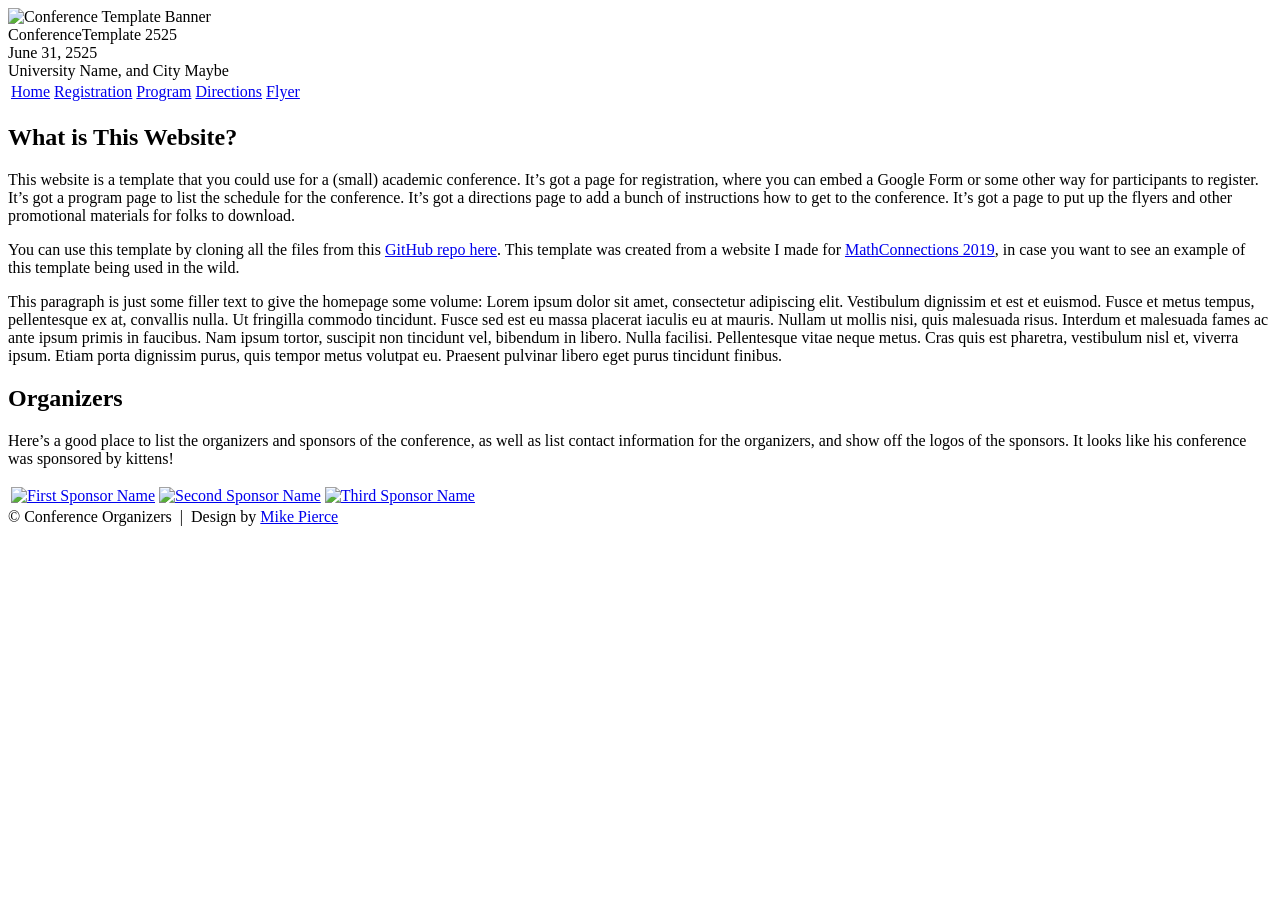
==== index.html @ 703bd825 "Initial commit" ====
<!DOCTYPE html>
<html lang='en'>

<head>
    <base href=".">
    <link rel="shortcut icon" type="image/png" href="assets/favicon.png"/>
    <link rel="stylesheet" type="text/css" media="all" href="assets/main.css"/>
    <meta name="description" content="Conference Template">
    <meta name="resource-type" content="document">
    <meta name="distribution" content="global">
    <meta name="KeyWords" content="Conference">
    <title>Conference Template</title>
</head>

<body>

    <div class="banner">
        <img src="assets/banner.jpg" alt="Conference Template Banner">
        <div class="top-left">
            <span class="title1">Conference</span><span class="title2">Template</span> <span class="year">2525</span>
        </div>
        <div class="bottom-right">
            June 31, 2525 <br> University Name, and City Maybe
        </div>
    </div>

    <table class="navigation">
        <tr>
            <td class="navigation">
                <a class="current" title="Conference Home Page" href=".">Home</a>
            </td>
            <td class="navigation">
                <a title="Register for the Conference" href="registration">Registration</a>
            </td>
            <td class="navigation">
                <a title="Conference Program" href="program">Program</a> 
            </td>
            <td class="navigation">
                <a title="Directions to the Conference" href="directions">Directions</a>
            </td>
            <td class="navigation">
                <a title="Conference Flyer" href="flyer">Flyer</a>
            </td>
        </tr>
    </table>

    <h2>What is This Website?</h2>
    <p>
        This website is a template that you could use for a (small) academic conference. 
        It&rsquo;s got a page for registration, where you can embed a Google Form or some other way for participants to register.
        It&rsquo;s got a program page to list the schedule for the conference.
        It&rsquo;s got a directions page to add a bunch of instructions how to get to the conference.
        It&rsquo;s got a page to put up the flyers and other promotional materials for folks to download.
    </p>
    <p>
        You can use this template by cloning all the files from this
        <a target="_blank" href="https://github.com/mikepierce/conference-website-template">GitHub repo here</a>.
        This template was created from a website I made for 
        <a target="_blank" href="http://math.ucr.edu/~mathconn/">MathConnections 2019</a>,
        in case you want to see an example of this template being used in the wild.
    </p>
    <p>
        This paragraph is just some filler text to give the homepage some volume:
        Lorem ipsum dolor sit amet, consectetur adipiscing elit. Vestibulum dignissim et est et euismod. Fusce et metus tempus, pellentesque ex at, convallis nulla. Ut fringilla commodo tincidunt. Fusce sed est eu massa placerat iaculis eu at mauris. Nullam ut mollis nisi, quis malesuada risus. Interdum et malesuada fames ac ante ipsum primis in faucibus. Nam ipsum tortor, suscipit non tincidunt vel, bibendum in libero. Nulla facilisi. Pellentesque vitae neque metus. Cras quis est pharetra, vestibulum nisl et, viverra ipsum. Etiam porta dignissim purus, quis tempor metus volutpat eu. Praesent pulvinar libero eget purus tincidunt finibus.
    </p>

    <h2>Organizers</h2>
    <p>
        Here&rsquo;s a good place to list the organizers and sponsors of the conference,
        as well as list contact information for the organizers,
        and show off the logos of the sponsors.
        It looks like his conference was sponsored by kittens!
    </p>
    <table class="sponsors">
        <tr>
            <td class="sponsor">
                <a href="http://www.eyebleach.me/">
                    <img src="assets/kitten1.jpg" alt="First Sponsor Name">
                </a>
            </td>
            <td class="sponsor">
                <a href="http://www.eyebleach.me/">
                    <img src="assets/kitten2.jpg" alt="Second Sponsor Name" style="width: 80%">
                </a>
            </td>
            <td class="sponsor">
                <a href="http://www.eyebleach.me/">
                    <img src="assets/kitten3.jpg" alt="Third Sponsor Name">
                </a>
            </td>
        </tr>
    </table>

    <footer>
        &copy; Conference Organizers
        &nbsp;|&nbsp; Design by <a href="https://github.com/mikepierce">Mike Pierce</a>
    </footer>

</body>
</html>
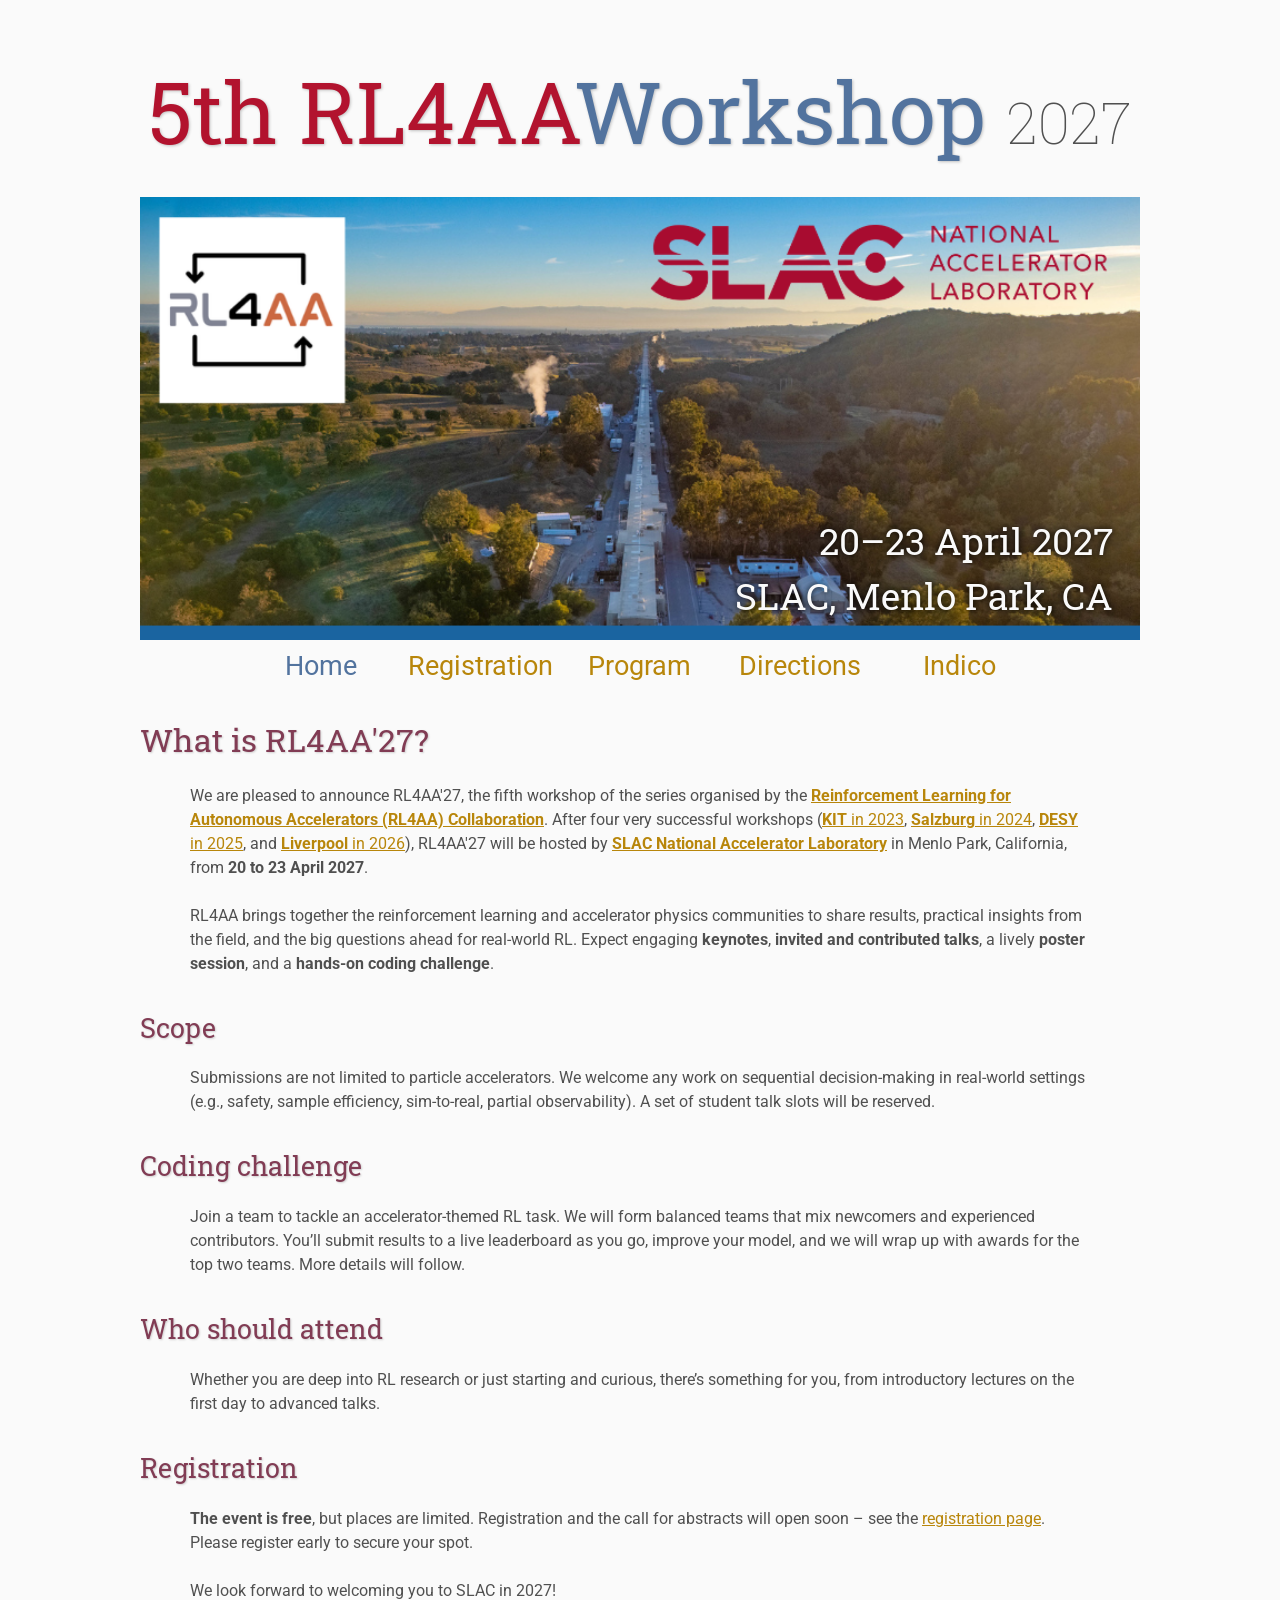
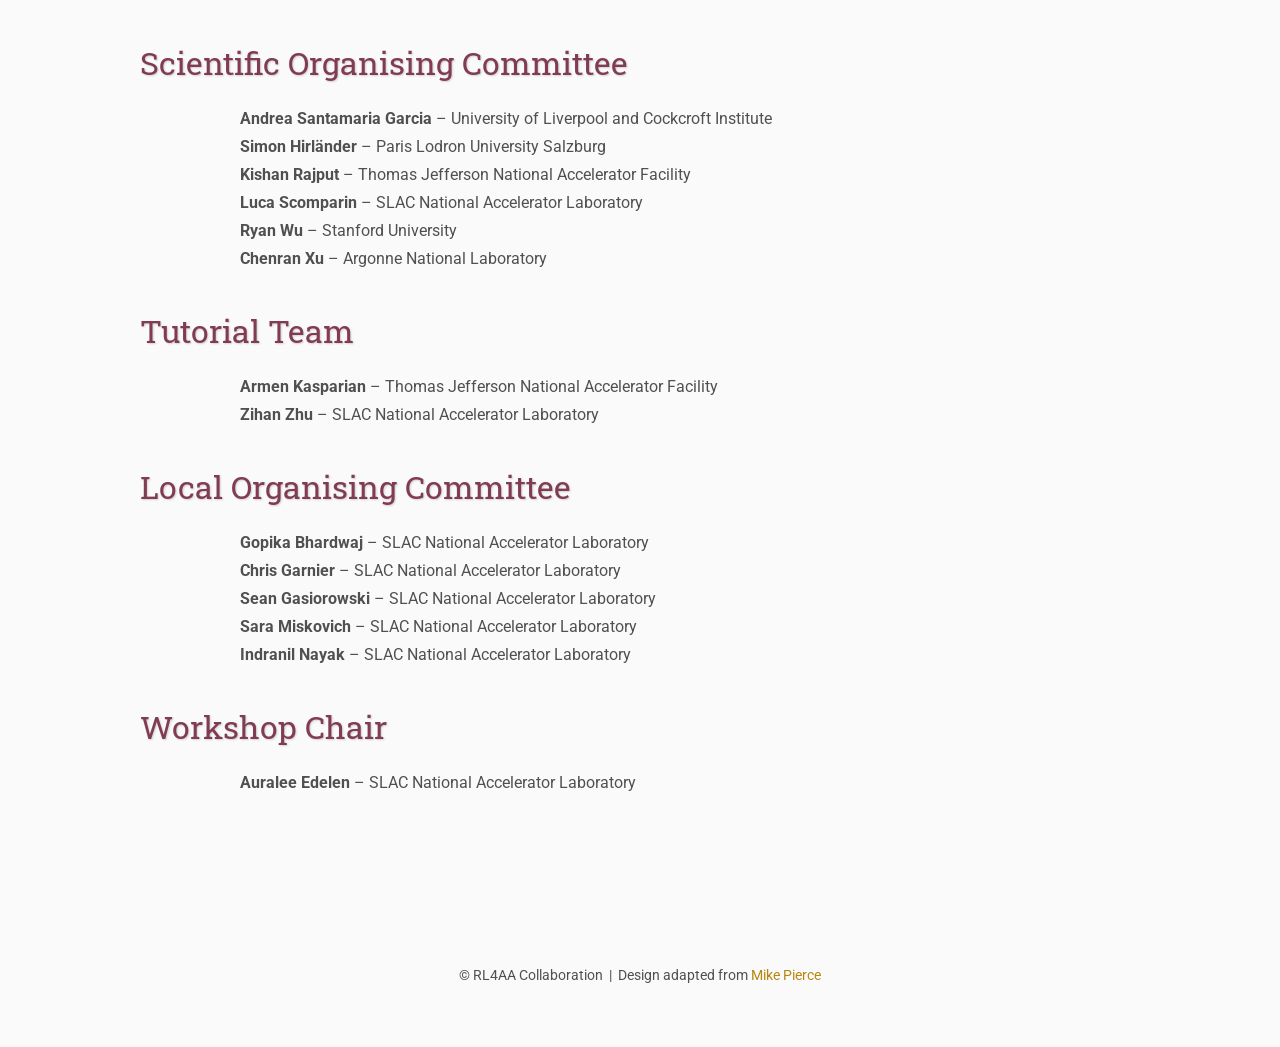
==== commit 80314b3c: "Populate site with RL4AA'27 workshop content - Home, Registration and Directions pages with details " ====
--- a/index.html
+++ b/index.html
@@ -2,100 +2,135 @@
 <html lang='en'>
 
 <head>
+    <meta charset="utf-8">
     <base href=".">
     <link rel="shortcut icon" type="image/png" href="assets/favicon.png"/>
     <link rel="stylesheet" type="text/css" media="all" href="assets/main.css"/>
-    <meta name="description" content="Conference Template">
+    <meta name="description" content="RL4AA'27: 5th workshop on Reinforcement Learning for Autonomous Accelerators, 20-23 April 2027, SLAC National Accelerator Laboratory">
     <meta name="resource-type" content="document">
     <meta name="distribution" content="global">
-    <meta name="KeyWords" content="Conference">
-    <title>Conference Template</title>
+    <meta name="KeyWords" content="RL4AA, reinforcement learning, accelerator, workshop, SLAC">
+    <title>RL4AA'27</title>
 </head>
 
 <body>
 
     <div class="banner">
-        <img src="assets/banner.jpg" alt="Conference Template Banner">
         <div class="top-left">
-            <span class="title1">Conference</span><span class="title2">Template</span> <span class="year">2525</span>
+            <span class="title1">5th RL4AA</span><span class="title2">Workshop</span> <span class="year">2027</span>
         </div>
+        <img src="assets/rl4aa-slac-banner.png" alt="RL4AA and SLAC logos over an aerial view of the SLAC linac">
         <div class="bottom-right">
-            June 31, 2525 <br> University Name, and City Maybe
+            20&ndash;23 April 2027 <br> SLAC, Menlo Park, CA
         </div>
     </div>
 
     <table class="navigation">
         <tr>
             <td class="navigation">
-                <a class="current" title="Conference Home Page" href=".">Home</a>
+                <a class="current" title="Workshop Home Page" href=".">Home</a>
             </td>
             <td class="navigation">
-                <a title="Register for the Conference" href="registration">Registration</a>
+                <a title="Registration and Call for Abstracts" href="registration">Registration</a>
             </td>
             <td class="navigation">
-                <a title="Conference Program" href="program">Program</a> 
+                <a title="Timetable on Indico" href="https://indico.slac.stanford.edu/event/10793/timetable/#all.detailed">Program</a>
             </td>
             <td class="navigation">
-                <a title="Directions to the Conference" href="directions">Directions</a>
+                <a title="Venue, Travel and Accommodation" href="directions">Directions</a>
             </td>
             <td class="navigation">
-                <a title="Conference Flyer" href="flyer">Flyer</a>
+                <a title="Indico Event Page" href="https://indico.slac.stanford.edu/event/10793/overview">Indico</a>
             </td>
         </tr>
     </table>
 
-    <h2>What is This Website?</h2>
+    <h2>What is RL4AA'27?</h2>
     <p>
-        This website is a template that you could use for a (small) academic conference. 
-        It&rsquo;s got a page for registration, where you can embed a Google Form or some other way for participants to register.
-        It&rsquo;s got a program page to list the schedule for the conference.
-        It&rsquo;s got a directions page to add a bunch of instructions how to get to the conference.
-        It&rsquo;s got a page to put up the flyers and other promotional materials for folks to download.
+        We are pleased to announce RL4AA'27, the fifth workshop of the series organised by the
+        <strong><a href="https://rl4aa.github.io/">Reinforcement Learning for Autonomous Accelerators (RL4AA) Collaboration</a></strong>.
+        After four very successful workshops
+        (<a href="https://indico.kit.edu/event/3280/overview"><strong>KIT</strong> in 2023</a>,
+        <a href="https://rl4aa.github.io/RL4AA24/"><strong>Salzburg</strong> in 2024</a>,
+        <a href="https://rl4aa.github.io/RL4AA25/"><strong>DESY</strong> in 2025</a>, and
+        <a href="https://rl4aa.github.io/RL4AA26/"><strong>Liverpool</strong> in 2026</a>),
+        RL4AA'27 will be hosted by <strong><a href="https://slac.stanford.edu/">SLAC National Accelerator Laboratory</a></strong>
+        in Menlo Park, California, from <strong>20 to 23 April 2027</strong>.
     </p>
     <p>
-        You can use this template by cloning all the files from this
-        <a target="_blank" href="https://github.com/mikepierce/conference-website-template">GitHub repo here</a>.
-        This template was created from a website I made for 
-        <a target="_blank" href="http://math.ucr.edu/~mathconn/">MathConnections 2019</a>,
-        in case you want to see an example of this template being used in the wild.
+        RL4AA brings together the reinforcement learning and accelerator physics communities to share results,
+        practical insights from the field, and the big questions ahead for real-world RL.
+        Expect engaging <strong>keynotes</strong>, <strong>invited and contributed talks</strong>,
+        a lively <strong>poster session</strong>, and a <strong>hands-on coding challenge</strong>.
+    </p>
+
+    <h3>Scope</h3>
+    <p>
+        Submissions are not limited to particle accelerators.
+        We welcome any work on sequential decision-making in real-world settings
+        (e.g., safety, sample efficiency, sim-to-real, partial observability).
+        A set of student talk slots will be reserved.
+    </p>
+
+    <h3>Coding challenge</h3>
+    <p>
+        Join a team to tackle an accelerator-themed RL task.
+        We will form balanced teams that mix newcomers and experienced contributors.
+        You&rsquo;ll submit results to a live leaderboard as you go, improve your model,
+        and we will wrap up with awards for the top two teams.
+        More details will follow.
+    </p>
+
+    <h3>Who should attend</h3>
+    <p>
+        Whether you are deep into RL research or just starting and curious, there&rsquo;s something for you,
+        from introductory lectures on the first day to advanced talks.
+    </p>
+
+    <h3>Registration</h3>
+    <p>
+        <strong>The event is free</strong>, but places are limited.
+        Registration and the call for abstracts will open soon &ndash; see the <a href="registration">registration page</a>.
+        Please register early to secure your spot.
     </p>
     <p>
-        This paragraph is just some filler text to give the homepage some volume:
-        Lorem ipsum dolor sit amet, consectetur adipiscing elit. Vestibulum dignissim et est et euismod. Fusce et metus tempus, pellentesque ex at, convallis nulla. Ut fringilla commodo tincidunt. Fusce sed est eu massa placerat iaculis eu at mauris. Nullam ut mollis nisi, quis malesuada risus. Interdum et malesuada fames ac ante ipsum primis in faucibus. Nam ipsum tortor, suscipit non tincidunt vel, bibendum in libero. Nulla facilisi. Pellentesque vitae neque metus. Cras quis est pharetra, vestibulum nisl et, viverra ipsum. Etiam porta dignissim purus, quis tempor metus volutpat eu. Praesent pulvinar libero eget purus tincidunt finibus.
+        We look forward to welcoming you to SLAC in 2027!
     </p>
 
-    <h2>Organizers</h2>
-    <p>
-        Here&rsquo;s a good place to list the organizers and sponsors of the conference,
-        as well as list contact information for the organizers,
-        and show off the logos of the sponsors.
-        It looks like his conference was sponsored by kittens!
-    </p>
-    <table class="sponsors">
-        <tr>
-            <td class="sponsor">
-                <a href="http://www.eyebleach.me/">
-                    <img src="assets/kitten1.jpg" alt="First Sponsor Name">
-                </a>
-            </td>
-            <td class="sponsor">
-                <a href="http://www.eyebleach.me/">
-                    <img src="assets/kitten2.jpg" alt="Second Sponsor Name" style="width: 80%">
-                </a>
-            </td>
-            <td class="sponsor">
-                <a href="http://www.eyebleach.me/">
-                    <img src="assets/kitten3.jpg" alt="Third Sponsor Name">
-                </a>
-            </td>
-        </tr>
-    </table>
+    <h2>Scientific Organising Committee</h2>
+    <ul class="people">
+        <li><b>Andrea Santamaria Garcia</b> &ndash; University of Liverpool and Cockcroft Institute</li>
+        <li><b>Simon Hirl&auml;nder</b> &ndash; Paris Lodron University Salzburg</li>
+        <li><b>Kishan Rajput</b> &ndash; Thomas Jefferson National Accelerator Facility</li>
+        <li><b>Luca Scomparin</b> &ndash; SLAC National Accelerator Laboratory</li>
+        <li><b>Ryan Wu</b> &ndash; Stanford University</li>
+        <li><b>Chenran Xu</b> &ndash; Argonne National Laboratory</li>
+    </ul>
+
+    <h2>Tutorial Team</h2>
+    <ul class="people">
+        <li><b>Armen Kasparian</b> &ndash; Thomas Jefferson National Accelerator Facility</li>
+        <li><b>Zihan Zhu</b> &ndash; SLAC National Accelerator Laboratory</li>
+    </ul>
+
+    <h2>Local Organising Committee</h2>
+    <ul class="people">
+        <li><b>Gopika Bhardwaj</b> &ndash; SLAC National Accelerator Laboratory</li>
+        <li><b>Chris Garnier</b> &ndash; SLAC National Accelerator Laboratory</li>
+        <li><b>Sean Gasiorowski</b> &ndash; SLAC National Accelerator Laboratory</li>
+        <li><b>Sara Miskovich</b> &ndash; SLAC National Accelerator Laboratory</li>
+        <li><b>Indranil Nayak</b> &ndash; SLAC National Accelerator Laboratory</li>
+    </ul>
+
+    <h2>Workshop Chair</h2>
+    <ul class="people">
+        <li><b>Auralee Edelen</b> &ndash; SLAC National Accelerator Laboratory</li>
+    </ul>
 
     <footer>
-        &copy; Conference Organizers
-        &nbsp;|&nbsp; Design by <a href="https://github.com/mikepierce">Mike Pierce</a>
+        &copy; RL4AA Collaboration
+        &nbsp;|&nbsp; Design adapted from <a href="https://github.com/mikepierce/conference-website-template">Mike Pierce</a>
     </footer>
 
 </body>
 </html>
-
--- a/assets/main.css
+++ b/assets/main.css
@@ -0,0 +1,135 @@
+/* main.css */
+
+/* These are the colors and fonts used throughout the webpage.
+ * I've listed them here so that a user may easily
+ * do a search-and-replace for these to change the site theme.
+ *   'Roboto',sans-serif; Font for the title text
+ *   'Roboto-Slab',serif; Font for the body text 
+ *   #fafafa; Background color of the site
+ *   #505050; Foreground (text) color of the site
+ *   #52739e; Navy, "Template" in the logo, current page in navigation, special titles in the Program
+ *   #b2132e; Reddish, "Conference" in the logo, hover color for links
+ *   #813c54; Heading color, titles in the Program
+ *   #b8860b; Dark Goldenrod, color for links
+ */
+
+@import url('https://fonts.googleapis.com/css?family=Roboto%7CRoboto+Slab');
+
+*{
+    border:0;
+    font:inherit;
+    font-size:1em;
+    margin:0;
+    padding:0;
+    vertical-align:baseline;
+}
+
+body{
+    background-color: #fafafa;
+    background-size: cover;
+    background-attachment: fixed;
+    color: #505050; 
+    text-align:left;
+    font-family:'Roboto',sans-serif;
+    font-size:1em;
+    line-height:1.5em;
+    margin: 60px auto;
+    width: 1000px;
+}
+
+a{color: #b8860b; text-decoration:none;}
+a.current{color: #52739e;}
+a.current:hover{color: #e82945;}
+a:hover{color: #b2132e;}
+a:active{color: #e82945;}
+h1,h2,h3,h4{clear:left; color: #813c54; margin:1.5em 0em 1em 0em; font-family:'Roboto Slab',serif; text-shadow: 1px 1px 2px #d0d0d0;}
+h1{font-size:2.67em;}
+h2{font-size:2.00em;}
+h3{font-size:1.67em;}
+h4{font-size:1.33em;}
+p{list-style:none; margin:24px auto 24px auto; padding:0px; width:900px; text-align:left;}
+li a, p a {text-decoration:underline; text-decoration-color:#b8860b;}
+ul{list-style:none; margin:24px auto 24px auto; padding:0px; width:800px; text-align:left;}
+ul li{list-style:none; margin:0px auto 0px auto; padding:0px; text-align:left;}
+i,em{font-style:italic;}
+b,strong{font-weight:bold;}
+sup{
+    vertical-align: super;
+    font-size: 0.8em;
+    line-height: 0;
+}
+sub{
+    vertical-align: sub;
+    font-size: 0.8em;
+    line-height: 0;
+}
+table{
+    width: 1000px;
+    margin: 12px auto 24px auto;
+    float: center;
+    /* UNCOMMENT THIS FOR DEBUGGING THE ALIGNMENT */
+    /*border: 1px solid black;*/
+}
+th,td{
+    text-align: left;
+    /* UNCOMMENT THIS FOR DEBUGGING THE ALIGNMENT */
+    /*border: 1px solid black;*/
+}
+
+/* Website Banner */
+.banner {position: relative; font-family:'Roboto Slab',serif;}
+.top-left {font-size:5.33em; color: #505050; background: #fafafa; text-align: center; width: 1000px; line-height: 1.2em; padding: 0 0 24px 0;}
+.banner img {display: block; width: 100%;}
+.bottom-right {font-size:2.33em; color: #fafafa; line-height: 1.5em; width: auto; height: 100px; padding: 0px 27px 27px 0px; text-align: right; position: absolute; bottom: 0px; right: 0px; text-shadow: 0px 0px 6px #000000;}
+
+/* Conference Title Logo */
+.title1{color: #b2132e; text-shadow: 1px 1px 3px #c0c0c0;} 
+.title2{color: #52739e; text-shadow: 1px 1px 3px #c0c0c0;}
+.year{color: #505050; font-size:0.67em; font-weight: lighter;}
+
+/* Navigation Links (Home, Registration, etc) */
+table.navigation{width:800px;}
+td.navigation{font-size:1.67em; white-space:nowrap; width:20%; text-align:center; vertical-align:middle; padding:0px 0px 0px 0px;}
+
+/* Sponsor Images */
+table.sponsors{width:800px;}
+td.sponsor{white-space:nowrap; width:33%; text-align:center; vertical-align:middle; padding:0px 0px 0px 0px;}
+td.sponsor img{width: 100%}
+
+/* The Table on the Program Page */
+td.room{padding: 4px 12px 4px 4px; width: 90%; vertical-align:bottom; font-size:1.67em; color: #52739e; height:32px;}
+td.date{white-space:nowrap; width:130px; text-align:right; vertical-align:top; padding:4px 16px 0px 0px;}
+td.title{padding: 4px 12px 4px 4px; width: 90%; vertical-align:top; font-size:1.5em; color: #813c54; height:32px; font-family:'Roboto Slab',serif; text-shadow: 1px 1px 2px #d0d0d0; }
+td.title-special{padding: 4px 12px 4px 4px; width: 90%; vertical-align:top; font-size:1.67em; color: #52739e; height:32px; font-family:'Roboto Slab',serif; text-shadow: 1px 1px 2px #d0d0d0;}
+td.speaker{padding: 4px 12px 4px 4px; font-style: italic; font-size:1em; max-height:999999px}
+td.abstract{padding: 4px 12px 12px 4px; font-size:1em; max-height:999999px}
+td.abstract img{display: block; margin: 4px auto 8px auto}
+table.plenary{padding-top: 8px; background: #ffffff;}
+
+/* Registration and Directions iframes and Images */
+iframe.registration{display:block; margin:1em auto 2em auto; width:700px; height:1400px; border:none;}
+iframe.directions{display:block; margin:1em auto 2em auto; width:800px; height:400px; border:none;}
+img.center{display:block; width:67%; margin:1em auto 2em auto;}
+
+/* Flyer Images */
+table.flyers{width:800px;}
+td.flyer{white-space:nowrap; width:50%; text-align:center; vertical-align:middle; padding:0px 0px 0px 0px;}
+td.sponsor img{width: 100%}
+
+/* Committee lists and call-to-action button */
+ul.people li{margin-bottom: 4px;}
+a.button{display: inline-block; padding: 8px 20px; border-radius: 6px; background: #52739e; color: #fafafa; text-decoration: none;}
+a.button:hover{background: #b2132e; color: #fafafa;}
+
+footer{font-size:0.875em; margin-top:12em; text-align:center;}
+
+/* My hacky way of making the site mobile-friendly */
+@media only screen and (max-width: 1100px) {
+    h2{font-size:3.00em;}
+    p{font-size:1.5em; line-height:1.5em;}
+    th,td,tr{font-size:1.5em; line-height:1.5em;}
+    td.date{font-size:1em; padding-top:0.5em;}
+    td.navigation{font-size:1.5em; padding:0px 20px 0px 20px;}
+    table.footer{font-size:0.33em;}
+}
+
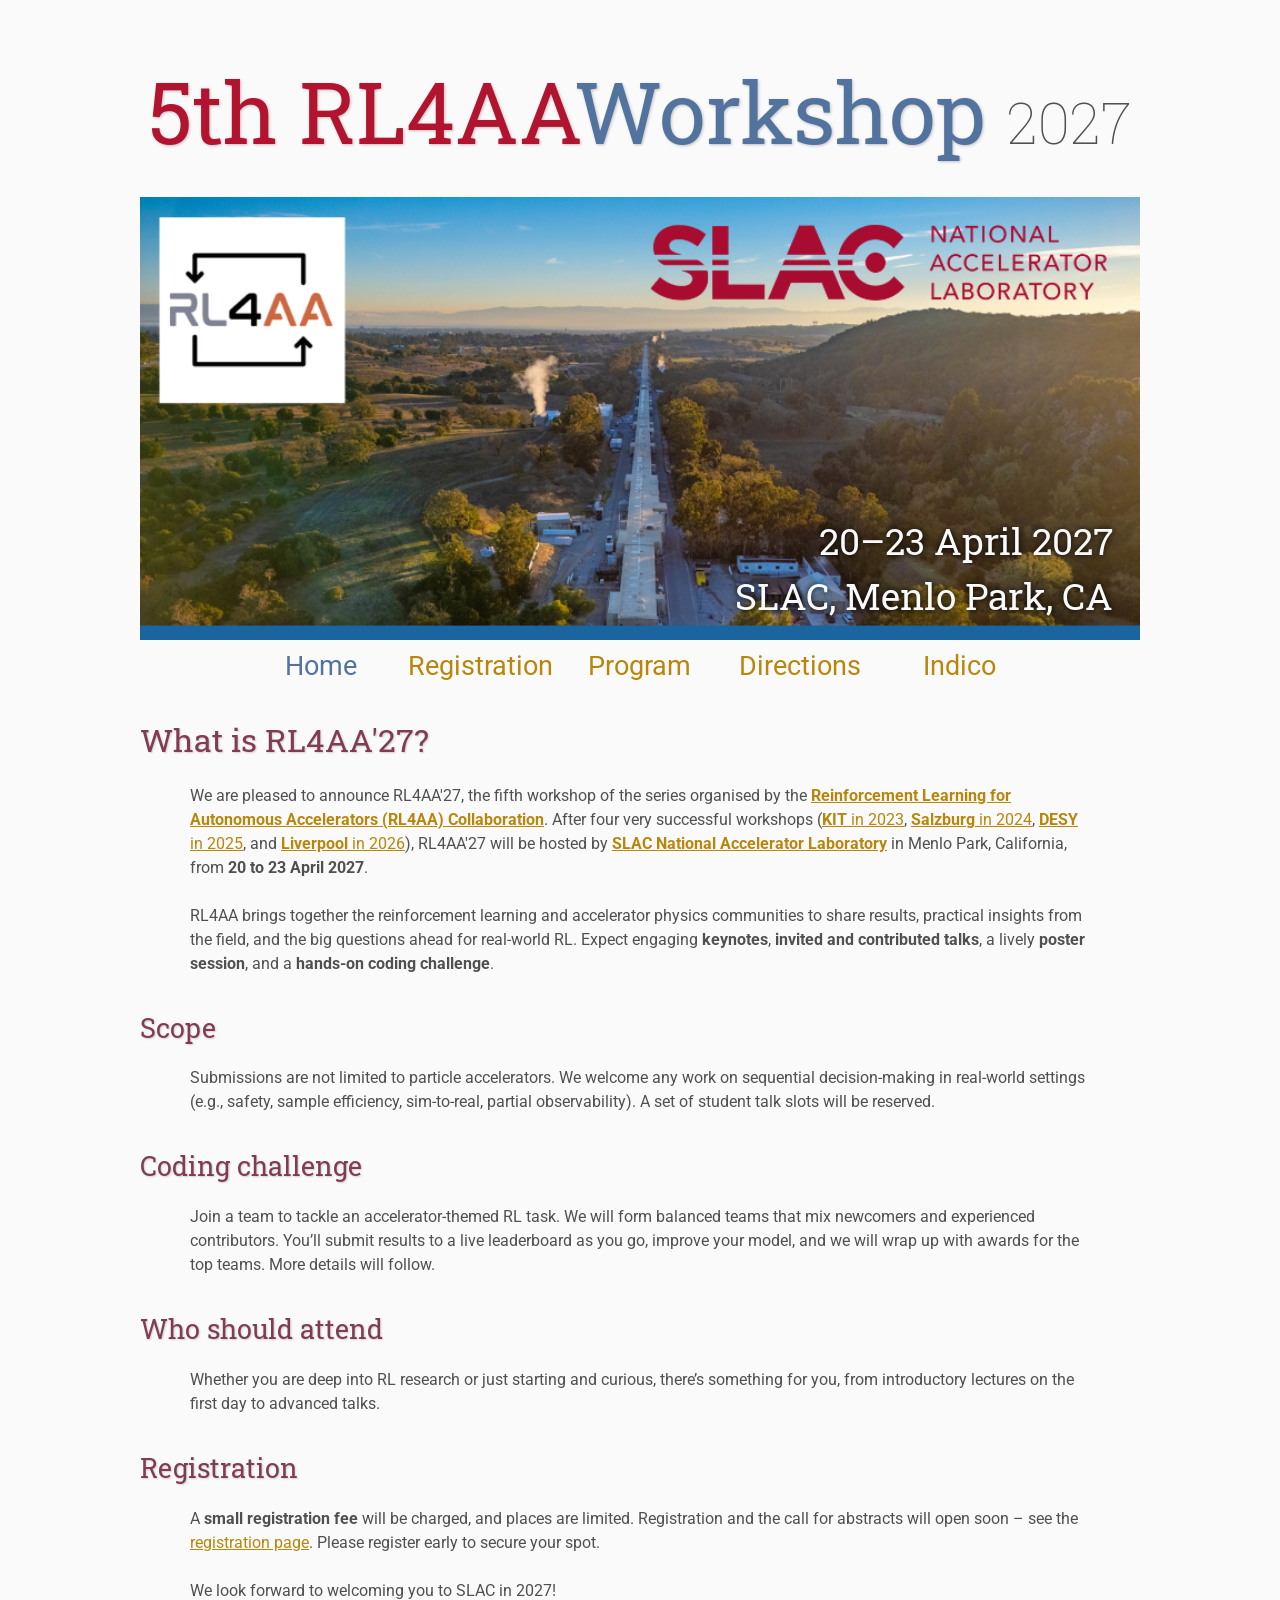
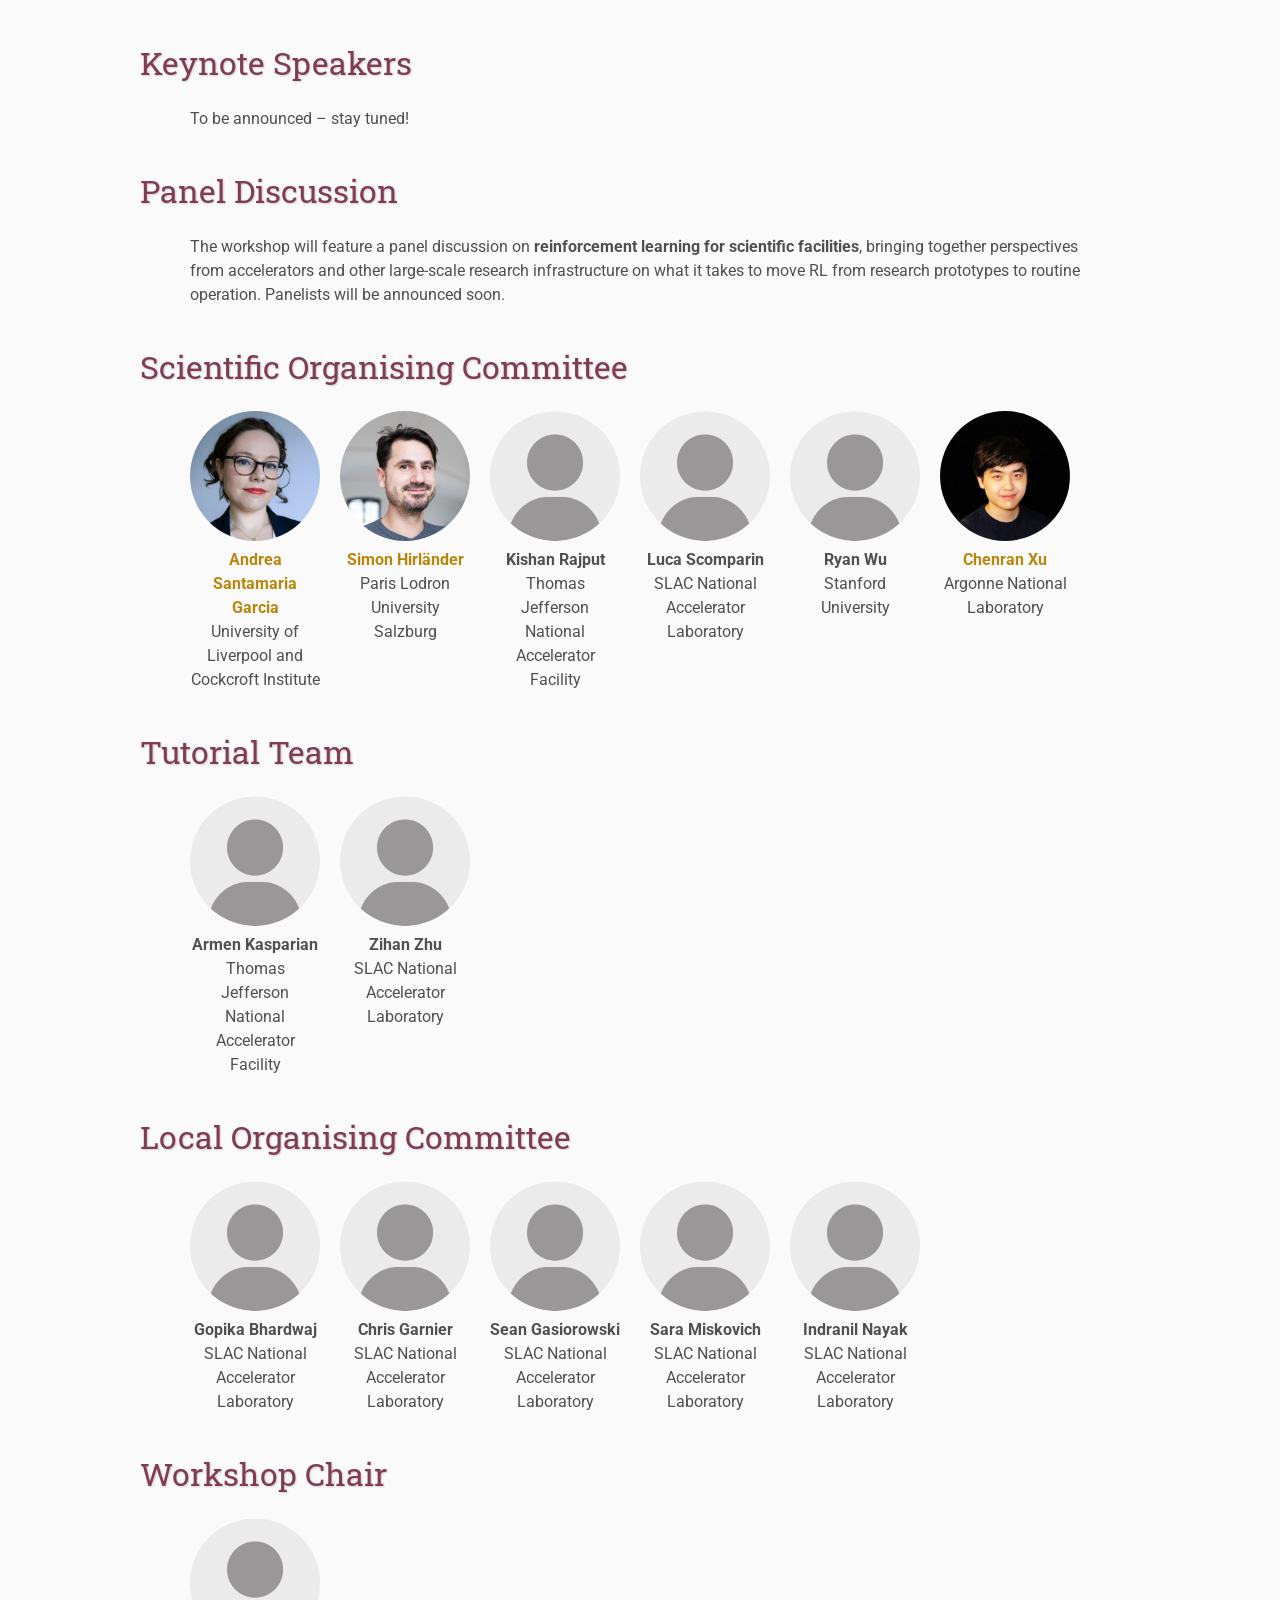
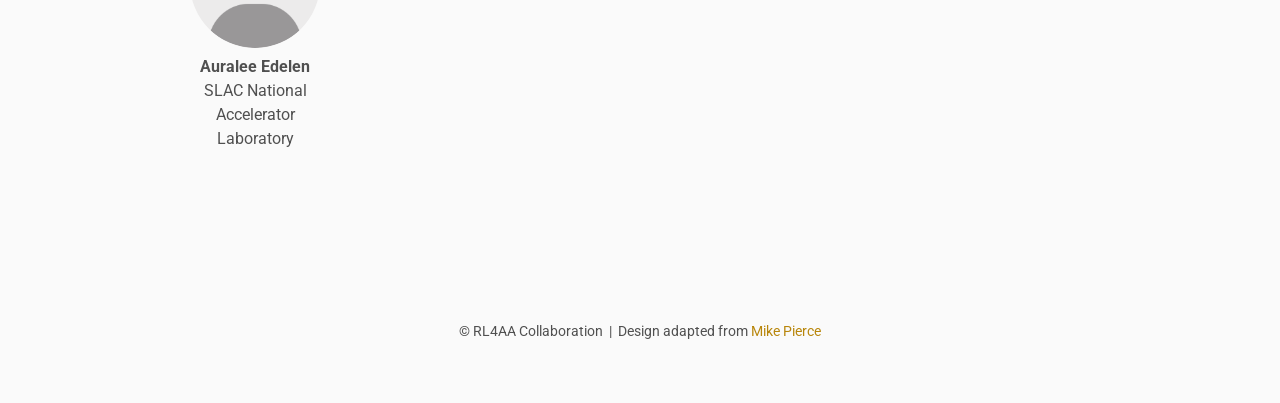
==== commit b4a05205: "Add keynote, panel discussion and committee headshots - Keynote speakers: to be announced - New pane" ====
--- a/index.html
+++ b/index.html
@@ -77,7 +77,7 @@
         Join a team to tackle an accelerator-themed RL task.
         We will form balanced teams that mix newcomers and experienced contributors.
         You&rsquo;ll submit results to a live leaderboard as you go, improve your model,
-        and we will wrap up with awards for the top two teams.
+        and we will wrap up with awards for the top teams.
         More details will follow.
     </p>
 
@@ -89,7 +89,7 @@
 
     <h3>Registration</h3>
     <p>
-        <strong>The event is free</strong>, but places are limited.
+        A <strong>small registration fee</strong> will be charged, and places are limited.
         Registration and the call for abstracts will open soon &ndash; see the <a href="registration">registration page</a>.
         Please register early to secure your spot.
     </p>
@@ -97,35 +97,90 @@
         We look forward to welcoming you to SLAC in 2027!
     </p>
 
+    <h2>Keynote Speakers</h2>
+    <p>
+        To be announced &ndash; stay tuned!
+    </p>
+
+    <h2>Panel Discussion</h2>
+    <p>
+        The workshop will feature a panel discussion on <strong>reinforcement learning for scientific facilities</strong>,
+        bringing together perspectives from accelerators and other large-scale research infrastructure
+        on what it takes to move RL from research prototypes to routine operation.
+        Panelists will be announced soon.
+    </p>
+
     <h2>Scientific Organising Committee</h2>
-    <ul class="people">
-        <li><b>Andrea Santamaria Garcia</b> &ndash; University of Liverpool and Cockcroft Institute</li>
-        <li><b>Simon Hirl&auml;nder</b> &ndash; Paris Lodron University Salzburg</li>
-        <li><b>Kishan Rajput</b> &ndash; Thomas Jefferson National Accelerator Facility</li>
-        <li><b>Luca Scomparin</b> &ndash; SLAC National Accelerator Laboratory</li>
-        <li><b>Ryan Wu</b> &ndash; Stanford University</li>
-        <li><b>Chenran Xu</b> &ndash; Argonne National Laboratory</li>
-    </ul>
+    <div class="people">
+        <div class="person">
+            <img src="assets/people/andrea_santamaria_garcia.jpg" alt="Andrea Santamaria Garcia">
+            <a href="https://ansantam.github.io/"><b>Andrea Santamaria Garcia</b></a><br>University of Liverpool and Cockcroft Institute
+        </div>
+        <div class="person">
+            <img src="assets/people/simon_hirlaender.jpg" alt="Simon Hirländer">
+            <a href="https://mathphyssim.github.io/"><b>Simon Hirl&auml;nder</b></a><br>Paris Lodron University Salzburg
+        </div>
+        <div class="person">
+            <img src="assets/people/placeholder.png" alt="Kishan Rajput">
+            <b>Kishan Rajput</b><br>Thomas Jefferson National Accelerator Facility
+        </div>
+        <div class="person">
+            <img src="assets/people/placeholder.png" alt="Luca Scomparin">
+            <b>Luca Scomparin</b><br>SLAC National Accelerator Laboratory
+        </div>
+        <div class="person">
+            <img src="assets/people/placeholder.png" alt="Ryan Wu">
+            <b>Ryan Wu</b><br>Stanford University
+        </div>
+        <div class="person">
+            <img src="assets/people/chenran_xu.jpg" alt="Chenran Xu">
+            <a href="https://cr-xu.github.io/"><b>Chenran Xu</b></a><br>Argonne National Laboratory
+        </div>
+    </div>
 
     <h2>Tutorial Team</h2>
-    <ul class="people">
-        <li><b>Armen Kasparian</b> &ndash; Thomas Jefferson National Accelerator Facility</li>
-        <li><b>Zihan Zhu</b> &ndash; SLAC National Accelerator Laboratory</li>
-    </ul>
+    <div class="people">
+        <div class="person">
+            <img src="assets/people/placeholder.png" alt="Armen Kasparian">
+            <b>Armen Kasparian</b><br>Thomas Jefferson National Accelerator Facility
+        </div>
+        <div class="person">
+            <img src="assets/people/placeholder.png" alt="Zihan Zhu">
+            <b>Zihan Zhu</b><br>SLAC National Accelerator Laboratory
+        </div>
+    </div>
 
     <h2>Local Organising Committee</h2>
-    <ul class="people">
-        <li><b>Gopika Bhardwaj</b> &ndash; SLAC National Accelerator Laboratory</li>
-        <li><b>Chris Garnier</b> &ndash; SLAC National Accelerator Laboratory</li>
-        <li><b>Sean Gasiorowski</b> &ndash; SLAC National Accelerator Laboratory</li>
-        <li><b>Sara Miskovich</b> &ndash; SLAC National Accelerator Laboratory</li>
-        <li><b>Indranil Nayak</b> &ndash; SLAC National Accelerator Laboratory</li>
-    </ul>
+    <div class="people">
+        <div class="person">
+            <img src="assets/people/placeholder.png" alt="Gopika Bhardwaj">
+            <b>Gopika Bhardwaj</b><br>SLAC National Accelerator Laboratory
+        </div>
+        <div class="person">
+            <img src="assets/people/placeholder.png" alt="Chris Garnier">
+            <b>Chris Garnier</b><br>SLAC National Accelerator Laboratory
+        </div>
+        <div class="person">
+            <img src="assets/people/placeholder.png" alt="Sean Gasiorowski">
+            <b>Sean Gasiorowski</b><br>SLAC National Accelerator Laboratory
+        </div>
+        <div class="person">
+            <img src="assets/people/placeholder.png" alt="Sara Miskovich">
+            <b>Sara Miskovich</b><br>SLAC National Accelerator Laboratory
+        </div>
+        <div class="person">
+            <img src="assets/people/placeholder.png" alt="Indranil Nayak">
+            <b>Indranil Nayak</b><br>SLAC National Accelerator Laboratory
+        </div>
+    </div>
 
     <h2>Workshop Chair</h2>
-    <ul class="people">
-        <li><b>Auralee Edelen</b> &ndash; SLAC National Accelerator Laboratory</li>
-    </ul>
+    <div class="people">
+        <div class="person">
+            <img src="assets/people/placeholder.png" alt="Auralee Edelen">
+            <b>Auralee Edelen</b><br>SLAC National Accelerator Laboratory
+        </div>
+    </div>
 
     <footer>
         &copy; RL4AA Collaboration
--- a/assets/main.css
+++ b/assets/main.css
@@ -117,7 +117,9 @@
 td.sponsor img{width: 100%}
 
 /* Committee lists and call-to-action button */
-ul.people li{margin-bottom: 4px;}
+div.people{display: flex; flex-wrap: wrap; gap: 20px; width: 900px; margin: 0 auto;}
+div.person{flex: 0 0 130px; text-align: center;}
+div.person img{width: 100%; aspect-ratio: 1; object-fit: cover; border-radius: 50%;}
 a.button{display: inline-block; padding: 8px 20px; border-radius: 6px; background: #52739e; color: #fafafa; text-decoration: none;}
 a.button:hover{background: #b2132e; color: #fafafa;}
 
